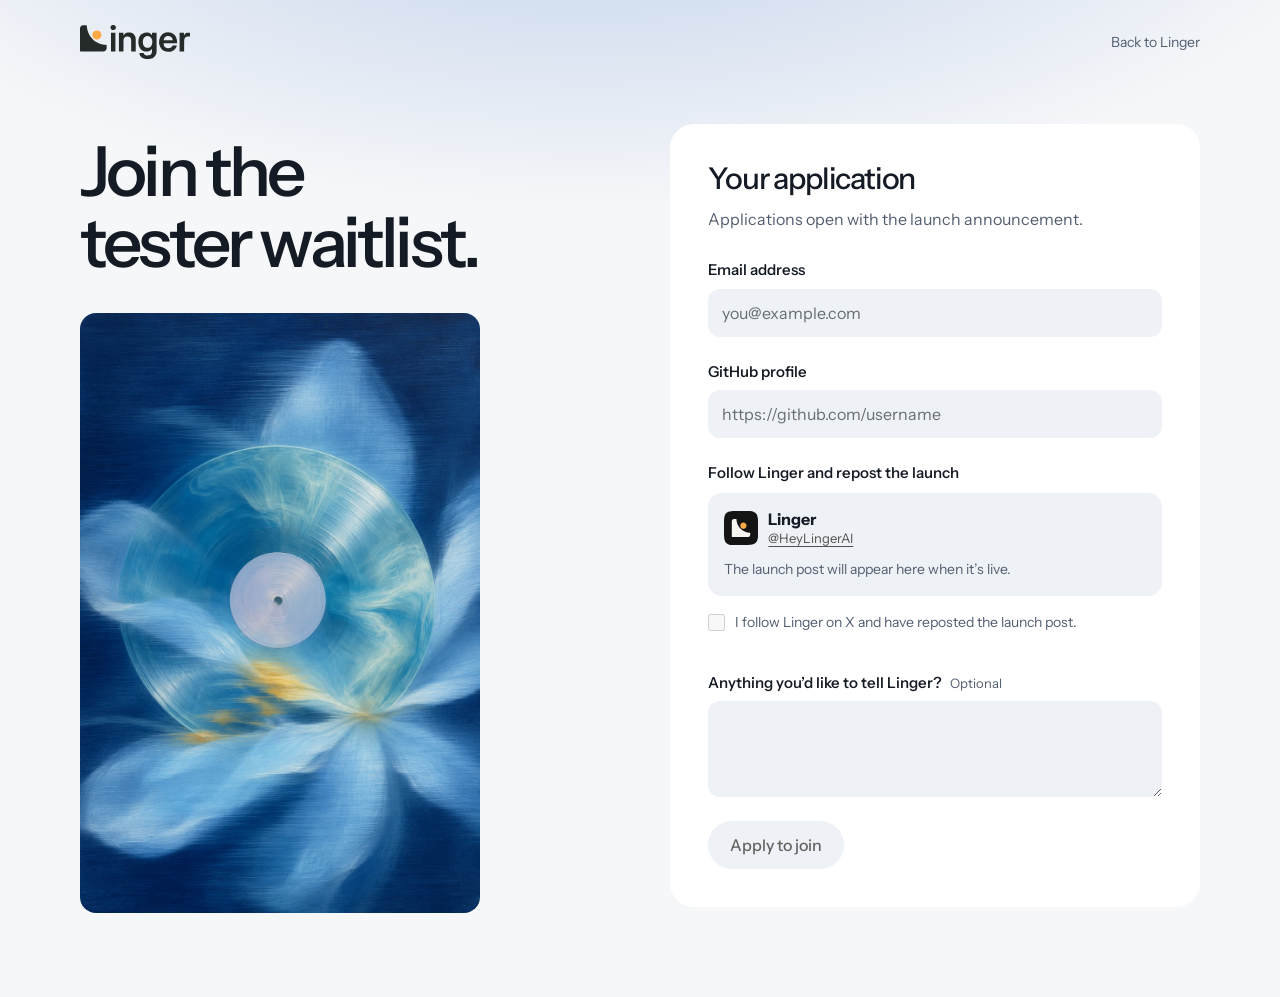
==== waitlist.html @ cd74ac24 "Fix navigation, demo focus and community links after cross-browser review" ====
<!doctype html>
<html lang="en">
<head>
  <meta charset="utf-8">
  <meta name="viewport" content="width=device-width, initial-scale=1">
  <meta name="theme-color" content="#ffffff">
  <title>Linger Tester Waitlist</title>
  <meta name="description" content="Apply to try Linger’s hosted personal agent workspace.">
  <link rel="icon" href="./media/linger-mark.svg" type="image/svg+xml">
  <link rel="preload" as="font" type="font/woff2" href="./fonts/instrument-sans-latin.woff2" crossorigin>
  <link rel="stylesheet" href="./typography.css?v=728f502668b2">
  <link rel="stylesheet" href="./review-theme.css?v=d945929e7c2b">
  <link rel="stylesheet" href="./waitlist.css?v=b30f18473860">
  <script defer src="./press-feedback.js?v=05a7fda0bf9a"></script>
  <script defer src="./waitlist-config.js?v=f1a83e27840a"></script>
  <script defer src="./waitlist.js?v=a4ee8f75b1c1"></script>
</head>
<body>
  <a class="skip-link" href="#application">Skip to application</a>
  <header class="waitlist-header section-shell">
    <a class="brand" href="./" aria-label="Linger home"><img src="./media/linger-wordmark-dark.svg" alt="Linger" width="1218" height="378"></a>
    <a class="home-link" href="./">Back to Linger</a>
  </header>
  <main class="waitlist-layout section-shell">
    <section class="waitlist-intro" aria-labelledby="waitlist-title">
      <h1 id="waitlist-title">Join the tester waitlist.</h1>
      <img class="waitlist-art" src="./media/waitlist-blue-record.webp" width="1024" height="1536" alt="">
    </section>
    <section class="application" id="application" aria-labelledby="application-title" tabindex="-1">
      <h2 id="application-title">Your application</h2>
      <p id="availability" class="availability" role="status">Applications open with the launch announcement.</p>
      <noscript><p>Enable JavaScript to use the application form.</p></noscript>
      <form id="waitlist-form">
        <label class="field" for="app-email">Email address<input id="app-email" name="email" type="email" placeholder="you@example.com" autocomplete="email" required maxlength="254"></label>
        <label class="field" for="app-github">GitHub profile<input id="app-github" name="github" type="url" placeholder="https://github.com/username" spellcheck="false" autocapitalize="none" autocomplete="url" required maxlength="150"></label>
        <fieldset class="launch-step">
          <legend>Follow Linger and repost the launch</legend>
          <div class="launch-card" id="launch-card">
            <div class="launch-card-head"><img src="./media/linger-mark.svg" width="34" height="34" alt=""><div><strong>Linger</strong><a href="https://x.com/HeyLingerAI" target="_blank" rel="noopener noreferrer">@HeyLingerAI</a></div></div>
            <p id="post-pending">The launch post will appear here when it’s live.</p>
          </div>
          <label class="attestation"><input id="app-social" name="socialConfirmed" type="checkbox" disabled required><span>I follow Linger on X and have reposted the launch post.</span></label>
        </fieldset>
        <label class="field" for="app-note">Anything you’d like to tell Linger? <span class="optional">Optional</span><textarea id="app-note" name="note" rows="3" maxlength="2000"></textarea></label>
        <p class="form-status" role="status" id="form-status"></p>
        <button class="apply-button" id="apply-button" type="submit" disabled>Apply to join</button>
      </form>
    </section>
  </main>
  <dialog class="application-dialog" aria-labelledby="result-title" aria-describedby="result-description">
    <h2 id="result-title"></h2>
    <p id="result-description"></p>
    <form method="dialog"><button class="apply-button" type="submit" autofocus>Done</button></form>
  </dialog>
</body>
</html>
---- typography.css ----
/* One family; three roles. Instrument Sans stays neutral while scale carries hierarchy. */
@font-face {
  font-family: 'Instrument Sans';
  src: url('./fonts/instrument-sans-latin.woff2') format('woff2');
  font-weight: 400 700;
  font-style: normal;
  font-display: swap;
}
@font-face {
  font-family: 'Switzer';
  src: url('./fonts/Switzer-Variable.woff2') format('woff2');
  font-weight: 100 900;
  font-style: normal;
  font-display: swap;
}
:root {
  --font-body: 'Instrument Sans', 'Helvetica Neue', Arial, sans-serif;
  --font-display: var(--font-body);
  --weight-display: 400;
  --weight-text: 400;
  --weight-ui: 500;
  font-family: var(--font-body);
  font-weight: var(--weight-text);
  font-kerning: normal;
}
body, button, input, select, textarea { font-family: var(--font-body); }
body { font-size: 16px; letter-spacing: 0; }

/* Display: uncondensed forms, measured tracking and room between lines. */
.hero h1 {
  font-family: var(--font-display);
  font-size: clamp(58px, 6vw, 84px);
  font-weight: var(--weight-display);
  letter-spacing: -.035em;
  line-height: 1.04;
  max-width: none;
}
.section-heading,
.product-story .section-heading,
.local-machine .section-heading,
.download-chapter .section-heading,
.faq-heading .section-heading,
.contact-chapter .section-heading {
  font-family: var(--font-display);
  font-weight: var(--weight-display);
  font-size: clamp(36px, 4vw, 54px);
  letter-spacing: -.035em;
  line-height: 1.12;
}
.overview-strip h2 { font-size: 32px; line-height: 1.15; letter-spacing: -.025em; font-weight: 400; }
.story-capability h3 { font-size: clamp(27px, 2.5vw, 34px); letter-spacing: -.025em; line-height: 1.18; font-weight: 400; }
.workspace-artifact h2, .machine-profile-copy h3, .dialog-heading h2 { font-size: 29px; line-height: 1.16; letter-spacing: -.025em; font-weight: 400; }
.team-plan>strong { font-size: 23px; line-height: 1.3; letter-spacing: -.015em; font-weight: 500; }
.team-flow__lead strong { font-weight: 500; letter-spacing: -.015em; }

/* Text: regular weight, open leading, sentence case where it helps reading. */
.hero-summary>p:first-child { font-size: 16px; line-height: 1.55; letter-spacing: 0; text-transform: none; max-width: 220px; }
.story-capability__copy>p, .machine-profile-copy p, .machine-details__body p,
.faq-answer p, .download-selfhost p { font-size: 16px; line-height: 1.65; font-weight: 400; letter-spacing: 0; }
.user-message, .agent-message p, .demo-result>p, .artifact-next p { font-size: 15px; line-height: 1.55; letter-spacing: 0; }
.artifact-main li { font-size: 13px; line-height: 1.55; }
.demo-task, .artifact-sources span, .agent-choice small { font-size: 12px; line-height: 1.5; }
.demo-input-shell input { font-family: var(--font-body); font-size: 16px; font-weight: 400; letter-spacing: 0; }
.info-note { font-size: 14px; line-height: 1.6; }

/* UI: medium weight, quiet labels, stable numerals and readable small sizes. */
.main-nav a { font-size: 12px; font-weight: 500; letter-spacing: .025em; }
.nav-download { font-size: 12px; font-weight: 500; letter-spacing: .015em; }
.btn, .text-link, .overview-play,
.product-story .text-link, .capability-story .text-link,
.download-chapter .text-link, .faq-chapter .text-link,
.contact-chapter .text-link, .landing-footer .text-link,
.machine-reveal, .machine-profiles button, .machine-details>summary,
.workspace-artifact .demo-handoff { font-weight: var(--weight-ui); letter-spacing: 0; }
.hero-actions>.text-link { font-size: 13px; }
.hero-platform strong { font-size: 18px; font-weight: 500; letter-spacing: -.01em; }
.hero-platform small { font-size: 12px; letter-spacing: 0; line-height: 1.4; }
.download-platform__top strong { font-size: 25px; font-weight: 500; letter-spacing: -.015em; }
.download-platform__hardware, .download-platform__action { font-size: 14px; line-height: 1.5; }
.workspace-caption__title, .conversation-header strong, .agent-choice span { font-size: 14px; font-weight: 500; }
.workspace-brand strong, .artifact-kicker, .artifact-next>span, .landing-footer__links h2 { font-size: 12px; font-weight: 500; letter-spacing: .045em; }
.demo-composer-panel .demo-scenarios button { font-size: 13px; font-weight: 400; line-height: 1.45; }
.demo-composer-panel .demo-scenarios [aria-selected=true] { font-weight: 500; }
.faq-questions summary { font-size: 18px; line-height: 1.45; font-weight: 500; letter-spacing: -.01em; }
.landing-footer__links a { font-size: 15px; line-height: 1.5; }
.machine-chip, .machine-ram, .machine-software__part strong { font-weight: 500; }
.runtime-options, .download-platform__hardware, .download-release { font-variant-numeric: tabular-nums; }

@media (max-width:1120px) and (min-width:761px) {
  .hero h1 { font-size: clamp(48px, 5.7vw, 64px); }
  .hero-platform { gap: 10px; padding-inline: 16px; }
  .hero-platform strong { font-size: 17px; }
  .hero-platform small { font-size: 12px; white-space: normal; }
  .workspace { gap: 18px; grid-template-columns: minmax(150px,.85fr) minmax(0,1.8fr) minmax(200px,1fr); }
  .workspace-artifact { padding-inline: 19px; }
  .workspace-artifact h2 { font-size: 27px; }
  .workspace-brand strong { font-size: 11px; }
}
@media (max-width:900px) and (min-width:761px) {
  .header-inner { gap: 16px; }
  .main-nav { gap: 17px; }
  .main-nav a { font-size: 11px; letter-spacing: .01em; }
  .workspace { grid-template-columns: 130px minmax(0,1.65fr) minmax(190px,1fr); gap: 14px; }
  .workspace-sidebar { padding-inline: 9px; }
  .workspace-brand { gap: 6px; }
  .agent-choice { gap: 7px; }
  .agent-choice span { font-size: 12px; }
  .agent-choice small { font-size: 11px; }
  .hero-summary>p:first-child { font-size: 14px; }
}
@media (max-width:760px) {
  .hero h1 { font-size: clamp(39px, 8.7vw, 64px); line-height: 1.06; letter-spacing: -.04em; }
  .hero-summary>p:first-child { font-size: 16px; line-height: 1.6; max-width: 320px; }
  .main-nav a { font-size: 16px; letter-spacing: .02em; }
  .nav-download { font-size: 11px; }
  .section-heading, .product-story .section-heading, .local-machine .section-heading,
  .download-chapter .section-heading, .faq-heading .section-heading, .contact-chapter .section-heading { font-size: clamp(32px, 6.9vw, 46px); letter-spacing: -.03em; line-height: 1.14; }
  .overview-strip h2 { font-size: 29px; }
  .story-capability h3 { font-size: 27px; }
  .workspace-artifact h2 { font-size: 29px; }
  .artifact-kicker { font-size: 11px; }
  .faq-questions summary { font-size: 17px; }
  .team-flow__members strong { font-size: 14px; }
  .team-plan>strong { font-size: 21px; }
}
@media (max-width:380px) {
  .hero h1 { font-size: 35px; letter-spacing: -.045em; }
  .hero-summary>p:first-child { font-size: 15px; }
  .workspace-artifact h2 { font-size: 26px; }
  .story-capability h3 { font-size: 25px; }
  .hero-platform strong { font-size: 17px; }
  .hero-platform small { font-size: 12px; }
  .nav-download { font-size: 10px; padding-inline: 12px; }
  .machine-profiles button { font-size: 14px; padding-inline: 13px; }
  .landing-footer__links a { font-size: 14px; }
}
---- review-theme.css ----
/* November review: neutral surfaces; music is a signature, not the layout. */
/* Blue daylight, neutral paper and a single high-contrast action color. */
:root {
  --paper:#fff;
  --canvas:#f6f7f9;
  --surface:#eef1f5;
  --ink:#151b24;
  --muted:#525e70;
  --accent:#abc8f4;
  --accent-hover:#94b7ed;
  --accent-soft:#e6eefc;
  --accent-ink:#284f88;
  --action:#97c2ec;
  --action-hover:#82b4e4;
  --sand:#e2e7ee;
  --sand-soft:var(--surface);
  --sand-ink:#485569;
  --focus:#315c9c;
  --line:#dce2e9;
  --page-width:1120px;
  --font-display:var(--font-body);
  --section-title:clamp(30px,3.2vw,44px);
  color-scheme:light;
  scroll-behavior:smooth;
  scroll-padding-top:92px;
}
*,*::before,*::after{box-sizing:border-box}
body{margin:0;background:var(--canvas);color:var(--ink);font-family:var(--font-body);font-size:16px;line-height:1.5;-webkit-font-smoothing:antialiased;overflow-x:clip}
body:has(dialog[open]){overflow:hidden}
button,input,select,textarea{font:inherit;color:inherit}
button,a{-webkit-tap-highlight-color:transparent;touch-action:manipulation}
button{cursor:pointer}button:disabled{cursor:default}
a{color:inherit;text-decoration:none}
button{letter-spacing:0}
img,video{display:block;max-width:100%;height:auto}
svg{display:block;flex-shrink:0}
[hidden]{display:none!important}
h1,h2,h3,h4,p{margin:0}
h1,h2,h3,h4{font-weight:500;text-wrap:balance}
/* Charcoal selection echoes the vinyl; sky remains a light content and dot accent. */
:root{--selected-bg:var(--ink);--selected-ink:#fff;--selected-hover:#313b48;--selected-tint:#dce7f7;--control-hover:#e9edf3}
::selection{background:var(--accent);color:var(--ink)}
:focus-visible{outline:2px solid var(--focus);outline-offset:5px}
.sr-only{position:absolute;width:1px;height:1px;padding:0;margin:-1px;overflow:hidden;clip:rect(0,0,0,0);white-space:nowrap;border:0}
:root{--section-gap:clamp(44px,6vw,76px)}
main > .section-shell + .section-shell{margin-block-start:var(--section-gap)}
main > .review-hero + .section-shell{margin-block-start:12px}
.section-shell{width:min(var(--page-width),calc(100% - 64px));margin-inline:auto}
.icon{width:20px;height:20px;fill:none;stroke:currentColor;stroke-width:1.7;stroke-linecap:round;stroke-linejoin:round}
.skip-link{position:fixed;left:20px;top:12px;z-index:1000;background:var(--ink);color:white;padding:12px 18px;border-radius:30px;transform:translateY(-150%)}
.skip-link:focus{transform:none}
:root{--header-height:80px}
.site-header{position:sticky;top:0;z-index:30;background:var(--canvas)}
.site-header.at-page-top{background:transparent}
@supports ((backdrop-filter:blur(1px)) or (-webkit-backdrop-filter:blur(1px))) {
  .site-header:not(.at-page-top) {
    background:rgb(246 247 249 / 80%);
    -webkit-backdrop-filter:blur(14px);
    backdrop-filter:blur(14px);
  }
}
@media (prefers-reduced-transparency:reduce), (forced-colors:active) {
  .site-header:not(.at-page-top) {
    background:var(--canvas);
    -webkit-backdrop-filter:none;
    backdrop-filter:none;
  }
}
.header-inner{height:var(--header-height);display:grid;grid-template-columns:minmax(0,1fr) auto minmax(0,1fr);align-items:center;gap:32px;position:relative}
.brand{display:flex;align-items:center;min-height:44px;flex-shrink:0;width:110px}
.brand img{width:100%;height:auto}
.main-nav{display:flex;align-items:center;justify-content:center;gap:30px;justify-self:center}
.main-nav a{font-size:14px;font-weight:500;letter-spacing:0;padding-block:12px;color:var(--muted);transition:color .18s ease}
.main-nav a:hover{color:var(--ink)}
.header-github{justify-self:end;flex-shrink:0}
.menu-trigger{display:none}
.btn{min-height:48px;display:inline-flex;align-items:center;justify-content:center;gap:22px;border:0;border-radius:999px;padding:12px 24px;font-size:15px;font-weight:500;line-height:1.35;transition:background .2s ease,transform .2s ease,color .2s ease}
.btn-primary{background:var(--accent);color:var(--ink)}.btn-primary:hover{background:var(--accent-hover);transform:translateY(-2px)}
.btn-secondary{background:var(--sand);color:var(--ink)}.btn-secondary:hover{background:#c9c3b5;transform:translateY(-2px)}
/* A short wash inside the capsule acknowledges a press from mouse, touch or keyboard. */
:is(.btn,.review-button,.apply-button) { position:relative; }
:is(.btn,.review-button,.apply-button)::after {
  content:"";
  position:absolute;
  inset:0;
  border-radius:inherit;
  background:currentColor;
  pointer-events:none;
  opacity:0;
}
:is(.btn,.review-button,.apply-button):not(:disabled):is(:active,[data-touch-pressed])::after { opacity:.10; }
@media (prefers-reduced-motion:no-preference) and (forced-colors:none) {
  :is(.btn,.review-button,.apply-button)::after {
    transform:scale(.9,.92);
    transition:opacity 140ms ease-out,transform 140ms cubic-bezier(.2,.7,.3,1);
  }
  :is(.btn,.review-button,.apply-button):not(:disabled):is(:active,[data-touch-pressed])::after {
    transform:scale(1);
    transition-duration:65ms,110ms;
  }
}
.text-link{display:inline-flex;align-items:center;gap:10px;font-size:15px;font-weight:500;color:var(--ink)}
.text-link:hover .icon{transform:translateX(3px)}.text-link .icon{transition:transform .2s ease}
.section-heading{font-size:clamp(32px,3.6vw,46px);font-weight:500;letter-spacing:-.045em;line-height:1.1}
/* Keep the original landing composition independent of the product-section grid. */
.review-hero {
  --font-body:'Switzer','Helvetica Neue',Arial,sans-serif;
  --ink:#1f1f1f;
  position:relative;
  isolation:isolate;
  display:grid;
  place-items:center;
  width:100%;
  min-height:472px;
  padding:64px 0;
  font-family:var(--font-body);
  color:var(--ink);
  text-align:center;
}
.hero-copy { width:min(800px,calc(100% - 64px)); min-width:0; margin-inline:auto; }
.review-hero h1 { margin:0; font-size:clamp(42px,4.6vw,66px); font-weight:500; line-height:1.08; letter-spacing:-.05em; }
.review-hero h1 span { display:block; }
.hero-phrase { position:relative; display:inline-block; font-style:normal; white-space:nowrap; }
.hero-wave { position:absolute; left:0; bottom:-14px; width:100%; height:24px; overflow:visible; pointer-events:none; }
.hero-wave path { fill:none; stroke:var(--action); stroke-width:3.8; stroke-linecap:round; stroke-linejoin:round; stroke-dasharray:0 .026; vector-effect:non-scaling-stroke; }
.hero-copy > p { max-width:520px; margin:28px auto 0; color:#62676d; font-size:17px; line-height:1.65; text-wrap:pretty; }
.review-hero__actions { display:flex; justify-content:center; align-items:center; margin-top:28px; }
@media(min-width:1600px) {
  .review-hero { min-height:516px; padding-block:76px; }
}
@media(min-width:761px) and (max-width:1000px) {
  .review-hero { min-height:416px; padding-block:52px; }
  .review-hero h1 { font-size:clamp(36px,4.6vw,46px); }
  .hero-copy > p { max-width:440px; font-size:16px; }
}
.main-nav a { text-underline-offset:6px; }
.main-nav a:is(:hover,:focus-visible) { color:var(--ink); text-decoration:underline; }
@media(hover:hover){
 .btn-primary:hover,.btn-secondary:hover{transform:none}
 .btn .icon{transition:transform 200ms ease}
 .btn-primary:hover .icon{transform:translateX(3px)}
 .btn-secondary:hover .icon{transform:translateY(3px)}
}
.context-info{position:relative}.context-info>summary{list-style:none;display:grid;place-items:center;cursor:pointer;width:34px;height:34px;border-radius:50%;color:var(--muted)}
.context-info>summary::-webkit-details-marker{display:none}.context-info>summary:hover{background:var(--surface)}
.context-info summary svg{width:20px;height:20px;fill:none;stroke:currentColor;stroke-width:1.5}.context-info .info-dot{fill:currentColor;stroke:none}
.info-note{position:absolute;z-index:20;top:calc(100% + 8px);right:0;width:min(300px,calc(100vw - 48px));background:#fff;box-shadow:0 12px 48px #17212d22;padding:18px 20px;border-radius:16px;font-size:13px;line-height:1.55;color:var(--muted)}
dialog{color:var(--ink);font-family:var(--font-body)}dialog::backdrop{background:#17191d55;backdrop-filter:blur(4px)}
@media(max-width:1000px){.header-inner{gap:20px}.main-nav{gap:20px}.main-nav a{font-size:13px}.brand{width:110px}}
@media(max-width:760px){
 :root{scroll-padding-top:86px}.section-shell{width:calc(100% - 40px)}
 .header-inner{display:flex;gap:18px}.brand{width:106px}.header-github{margin-left:auto}
 .main-nav{display:none;position:absolute;top:72px;left:0;right:0;margin:0;padding:18px;background:#fff;border-radius:20px;box-shadow:0 16px 50px #17212d1c;z-index:32}
 .main-nav{max-height:calc(100vh - 80px);max-height:calc(100dvh - 80px);overflow-y:auto;overscroll-behavior-y:contain}
 .main-nav.is-open{display:grid;gap:0}.main-nav a{font-size:16px;padding:13px 16px;border-radius:12px}.main-nav a:hover{background:var(--surface)}
 .menu-trigger{display:flex;width:44px;height:44px;padding:10px 7px;border:0;background:transparent;flex-direction:column;align-items:center;justify-content:center;gap:6px;border-radius:50%}
 .menu-trigger span{height:1.5px;width:21px;background:var(--ink);transition:transform .2s ease}.menu-trigger[aria-expanded=true] span:first-child{transform:translateY(3.75px) rotate(45deg)}.menu-trigger[aria-expanded=true] span:last-child{transform:translateY(-3.75px) rotate(-45deg)}
 .review-hero.section-shell{width:100%;min-height:0;padding:40px 0 44px}
 .hero-copy{width:calc(100% - 40px)}
 .review-hero h1{font-size:clamp(28px,7.4vw,48px);line-height:1.1}
 .hero-copy > p{max-width:440px;font-size:16px;line-height:1.6}
 .hero-wave{height:18px;bottom:-10px}
 .review-hero__actions{margin-top:26px}
 .btn{font-size:15px}.section-heading{font-size:36px}
}
@media(max-width:440px),(min-width:761px) and (max-width:850px){.header-github__prefix{display:none}}
@media(max-width:380px){.header-inner{gap:12px}.brand{width:94px}.review-hero h1{font-size:26px}.hero-copy > p{font-size:15px}}
@media(prefers-reduced-motion:reduce){:root{scroll-behavior:auto}*,*::before,*::after{animation-duration:.01ms!important;animation-iteration-count:1!important;transition-duration:.01ms!important;scroll-behavior:auto!important}}
@media(forced-colors:active){.btn,.main-nav,.menu-trigger{border:1px solid ButtonText}.header-github .icon{fill:none}}

/* A single field starts behind the navigation and fades down the hero. */
.review-hero { overflow:clip visible; }
.review-hero::after {
  content:"";
  position:absolute;
  z-index:-2;
  inset:calc(-1 * var(--header-height)) 0 0;
  background:linear-gradient(to bottom,white calc(100% - 24px),var(--canvas));
  pointer-events:none;
}
.review-hero::before {
  content:"";
  position:absolute;
  inset:calc(-1 * var(--header-height)) 0 7%;
  z-index:-1;
  pointer-events:none;
  background:
    radial-gradient(ellipse 57% 74% at -8% 29%, #edcfaa59, transparent),
    radial-gradient(ellipse 46% 42% at 24% -12%, #e9c8b33d, transparent),
    radial-gradient(ellipse 64% 63% at 77% -16%, #bfcde457, transparent),
    radial-gradient(ellipse 31% 82% at 107% 22%, #c5d9d34d, transparent),
    linear-gradient(110deg, #faf7f3, #f6f6f5 58%, #f4f6f8);
  mask-image:linear-gradient(to bottom, black, #000b 33%, #0003 66%, transparent 94%);
}
@media (max-width:760px) {
  .review-hero::before { opacity:.85; }
}
@media print, (forced-colors:active) {
  .review-hero::before,.review-hero::after { display:none; }
}
.on-device__copy p { max-width: 37ch; margin-top: 18px; color: var(--muted); line-height: 1.55; }
.review-newsletter .footer-waitlist { margin-top: 22px; }
.review-faq__list p a { text-decoration: underline; text-underline-offset: .18em; }
---- waitlist.css ----
body { background: radial-gradient(ellipse 65% 380px at 46% -160px, #bbcee9, transparent 98%), var(--canvas); }
.waitlist-header { height: 84px; display: flex; align-items: center; justify-content: space-between; }
.home-link { padding: 12px 0; color: var(--muted); font-size: 14px; }
.home-link:hover, .launch-card a:hover { color: var(--ink); text-decoration: underline; }
.waitlist-layout { display: grid; grid-template-columns: minmax(0, .92fr) minmax(0, 1fr); gap: clamp(48px, 8vw, 112px); align-items: start; padding-block: 40px 84px; }
.waitlist-intro { padding-top: 12px; }
.waitlist-intro h1 { max-width: 11ch; font-size: clamp(48px, 5.4vw,74px); font-weight: 540; letter-spacing: -.055em; line-height: 1.02; }
.waitlist-art {
  display: block;
  width: min(100%, 400px);
  height: auto;
  margin-top: clamp(20px,3vw,36px);
  border-radius: 16px;
}
.application { min-width:0; padding:clamp(20px,3vw,40px); border-radius:24px; background:var(--paper); }
.application h2, .application-dialog h2 { font-size: 30px; letter-spacing: -.04em; line-height: 1.1; }
.availability, .application-dialog p { color: var(--muted); margin-top: 12px; line-height: 1.5; }
#waitlist-form { display: grid; gap: 24px; margin-top: 28px; }
.field, .launch-step legend { font-size: 15px; font-weight: 550; }
.field input, .field textarea { display: block; width: 100%; margin-top: 7px; border-radius: 12px; background: var(--surface); border: 0; padding: 12px 14px; font-size: 16px; font-weight: 400; }
.field textarea { resize: vertical; min-height: 84px; }
.field input::placeholder { color: #686d70; }
.optional { margin-left: 5px; font-size: 13px; color: var(--muted); font-weight: 400; }
.launch-step { min-width: 0; border: 0; padding: 0; margin: 0; }
.launch-step legend { padding: 0; }
.launch-card { margin: 8px 0; padding: 16px; border-radius: 14px; background: var(--sand-soft); }
.launch-card-head { display: flex; align-items: center; gap: 10px; }
.launch-card-head strong, .launch-card-head a { display: block; line-height: 1.3; }
.launch-card-head a { font-size: 13px; color: #51534f; text-decoration: underline; text-underline-offset: 3px; }
.launch-card p { margin: 12px 0 0; font-size: 14px; color: var(--muted); }
.launch-link { display: inline-block; padding-block: 10px; color: var(--accent-ink); text-decoration: underline; text-underline-offset: 3px; }
.launch-card iframe { display: block; width: 100%; height: 260px; margin-top: 12px; background: white; border: 0; border-radius: 10px; }
.attestation { align-items: start; display: flex; gap: 10px; min-height: 44px; padding: 8px 0; font-size: 14px; }
.attestation input { flex: none; width: 17px; height: 17px; margin: 2px 0; accent-color: var(--ink); }
.attestation:has(input:disabled) { color: var(--muted); }
.apply-button { min-height: 48px; padding: 11px 22px; border-radius: 100px; background: var(--action); color: var(--ink); border: 0; font-weight: 500; justify-self: start; }
.apply-button:hover:enabled { background: var(--action-hover); }
.apply-button:disabled { background: var(--surface); color: #616561; }
.form-status { color: #803d29; font-size: 14px; }
.form-status:empty { display: none; }
.application-dialog { width: min(420px, calc(100% - 36px)); padding: 32px; border-radius: 20px; border: 0; color: var(--ink); }
.application-dialog::backdrop { background: #1f1f1f60; }
.application-dialog button { margin-top: 24px; }
@media (max-width: 720px) {
  .waitlist-header { height: 66px; }
  .waitlist-layout { display: block; padding: 12px 0 56px; }
  .waitlist-intro { display: grid; grid-template-columns: minmax(0,1fr) minmax(76px,28%); align-items: center; gap: 16px; padding: 12px 0 22px; }
  .waitlist-intro h1 { font-size: clamp(40px, 8vw, 58px); }
  .waitlist-art { width: 100%; max-width: 140px; margin: 0; justify-self:end; border-radius: 10px; }
  .application { padding:clamp(16px,5vw,30px); }
}
@media (forced-colors: active) { .apply-button, .field input, .field textarea { border: 1px solid ButtonText; } }
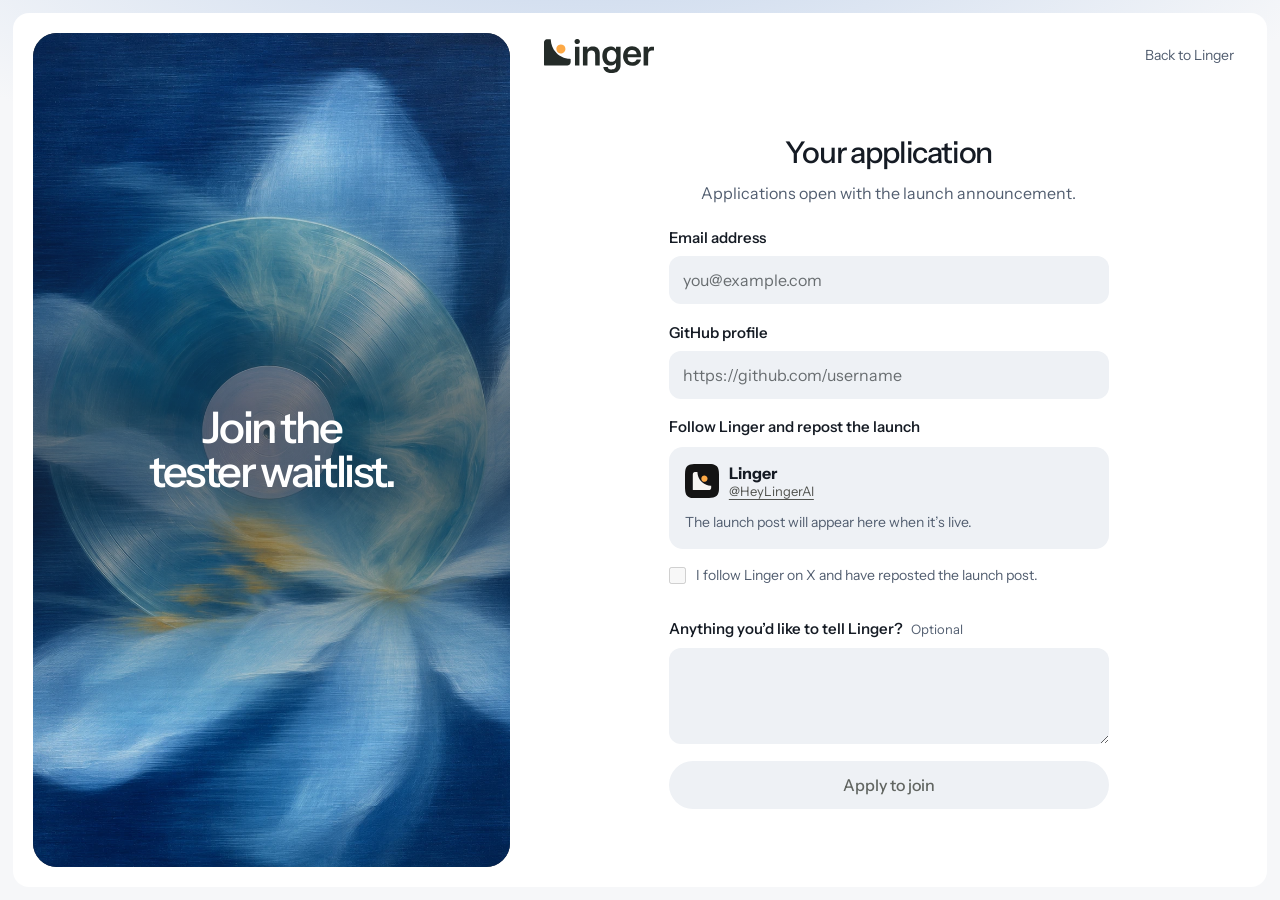
==== commit 835b226d: "Arrange the waitlist artwork and application in a split layout" ====
--- a/waitlist.html
+++ b/waitlist.html
@@ -9,19 +9,19 @@
   <link rel="icon" href="./media/linger-mark.svg" type="image/svg+xml">
   <link rel="preload" as="font" type="font/woff2" href="./fonts/instrument-sans-latin.woff2" crossorigin>
   <link rel="stylesheet" href="./typography.css?v=728f502668b2">
-  <link rel="stylesheet" href="./review-theme.css?v=d945929e7c2b">
-  <link rel="stylesheet" href="./waitlist.css?v=b30f18473860">
+  <link rel="stylesheet" href="./review-theme.css?v=5e63226b8c09">
+  <link rel="stylesheet" href="./waitlist.css?v=d825c9c8004a">
   <script defer src="./press-feedback.js?v=05a7fda0bf9a"></script>
   <script defer src="./waitlist-config.js?v=f1a83e27840a"></script>
   <script defer src="./waitlist.js?v=a4ee8f75b1c1"></script>
 </head>
 <body>
   <a class="skip-link" href="#application">Skip to application</a>
-  <header class="waitlist-header section-shell">
-    <a class="brand" href="./" aria-label="Linger home"><img src="./media/linger-wordmark-dark.svg" alt="Linger" width="1218" height="378"></a>
-    <a class="home-link" href="./">Back to Linger</a>
-  </header>
-  <main class="waitlist-layout section-shell">
+  <main class="waitlist-layout">
+    <nav class="waitlist-header" aria-label="Site navigation">
+      <a class="brand" href="./" aria-label="Linger home"><img src="./media/linger-wordmark-dark.svg" alt="Linger" width="1218" height="378"></a>
+      <a class="home-link" href="./">Back to Linger</a>
+    </nav>
     <section class="waitlist-intro" aria-labelledby="waitlist-title">
       <h1 id="waitlist-title">Join the tester waitlist.</h1>
       <img class="waitlist-art" src="./media/waitlist-blue-record.webp" width="1024" height="1536" alt="">
--- a/review-theme.css
+++ b/review-theme.css
@@ -10,8 +10,9 @@
   --accent-hover:#94b7ed;
   --accent-soft:#e6eefc;
   --accent-ink:#284f88;
-  --action:#97c2ec;
-  --action-hover:#82b4e4;
+  --sky:#97c2ec;
+  --action:#fda946;
+  --action-hover:#ef9b39;
   --sand:#e2e7ee;
   --sand-soft:var(--surface);
   --sand-ink:#485569;
@@ -75,7 +76,7 @@
 .header-github{justify-self:end;flex-shrink:0}
 .menu-trigger{display:none}
 .btn{min-height:48px;display:inline-flex;align-items:center;justify-content:center;gap:22px;border:0;border-radius:999px;padding:12px 24px;font-size:15px;font-weight:500;line-height:1.35;transition:background .2s ease,transform .2s ease,color .2s ease}
-.btn-primary{background:var(--accent);color:var(--ink)}.btn-primary:hover{background:var(--accent-hover);transform:translateY(-2px)}
+.btn-primary{background:var(--action);color:var(--ink)}.btn-primary:hover{background:var(--action-hover);transform:translateY(-2px)}
 .btn-secondary{background:var(--sand);color:var(--ink)}.btn-secondary:hover{background:#c9c3b5;transform:translateY(-2px)}
 /* A short wash inside the capsule acknowledges a press from mouse, touch or keyboard. */
 :is(.btn,.review-button,.apply-button) { position:relative; }
@@ -122,7 +123,7 @@
 .review-hero h1 span { display:block; }
 .hero-phrase { position:relative; display:inline-block; font-style:normal; white-space:nowrap; }
 .hero-wave { position:absolute; left:0; bottom:-14px; width:100%; height:24px; overflow:visible; pointer-events:none; }
-.hero-wave path { fill:none; stroke:var(--action); stroke-width:3.8; stroke-linecap:round; stroke-linejoin:round; stroke-dasharray:0 .026; vector-effect:non-scaling-stroke; }
+.hero-wave path { fill:none; stroke:var(--sky); stroke-width:3.8; stroke-linecap:round; stroke-linejoin:round; stroke-dasharray:0 .026; vector-effect:non-scaling-stroke; }
 .hero-copy > p { max-width:520px; margin:28px auto 0; color:#62676d; font-size:17px; line-height:1.65; text-wrap:pretty; }
 .review-hero__actions { display:flex; justify-content:center; align-items:center; margin-top:28px; }
 @media(min-width:1600px) {
--- a/waitlist.css
+++ b/waitlist.css
@@ -1,21 +1,77 @@
 body { background: radial-gradient(ellipse 65% 380px at 46% -160px, #bbcee9, transparent 98%), var(--canvas); }
-.waitlist-header { height: 84px; display: flex; align-items: center; justify-content: space-between; }
+.waitlist-layout {
+  --outer-gap: clamp(8px, 1vw, 16px);
+  --inner-gap: clamp(14px, 1.6vw, 24px);
+  display: grid;
+  grid-template-columns: minmax(0, 2fr) minmax(0, 3fr);
+  grid-template-rows: auto 1fr;
+  column-gap: var(--inner-gap);
+  margin: var(--outer-gap);
+  padding: var(--inner-gap);
+  min-height: calc(100svh - 2 * var(--outer-gap));
+  background: var(--paper);
+  border-radius: 16px;
+}
+.waitlist-header {
+  grid-area: 1 / 2;
+  display: flex;
+  align-items: center;
+  justify-content: space-between;
+  gap: 16px;
+  padding-inline: clamp(0px, 1vw, 16px);
+}
 .home-link { padding: 12px 0; color: var(--muted); font-size: 14px; }
 .home-link:hover, .launch-card a:hover { color: var(--ink); text-decoration: underline; }
-.waitlist-layout { display: grid; grid-template-columns: minmax(0, .92fr) minmax(0, 1fr); gap: clamp(48px, 8vw, 112px); align-items: start; padding-block: 40px 84px; }
-.waitlist-intro { padding-top: 12px; }
-.waitlist-intro h1 { max-width: 11ch; font-size: clamp(48px, 5.4vw,74px); font-weight: 540; letter-spacing: -.055em; line-height: 1.02; }
+.waitlist-intro {
+  grid-area: 1 / 1 / 3;
+  position: sticky;
+  top: var(--inner-gap);
+  align-self: start;
+  display: grid;
+  place-items: center;
+  height: calc(100svh - 2 * (var(--outer-gap) + var(--inner-gap)));
+  overflow: hidden;
+  isolation: isolate;
+  border-radius: 24px;
+  background: var(--ink);
+}
 .waitlist-art {
-  display: block;
-  width: min(100%, 400px);
-  height: auto;
-  margin-top: clamp(20px,3vw,36px);
-  border-radius: 16px;
+  position: absolute;
+  inset: 0;
+  z-index: -2;
+  width: 100%;
+  height: 100%;
+  object-fit: cover;
 }
-.application { min-width:0; padding:clamp(20px,3vw,40px); border-radius:24px; background:var(--paper); }
+.waitlist-intro::before {
+  content: "";
+  position: absolute;
+  inset: 0;
+  z-index: -1;
+  background: linear-gradient(180deg, transparent 15%, rgb(21 27 36 / 54%) 45%, rgb(21 27 36 / 54%) 55%, transparent 85%);
+}
+.waitlist-intro h1 {
+  max-width: 11ch;
+  margin: 20px;
+  color: white;
+  text-align: center;
+  font-size: clamp(34px, 3.4vw, 56px);
+  font-weight: 540;
+  letter-spacing: -.055em;
+  line-height: 1.02;
+}
+.application {
+  grid-area: 2 / 2;
+  place-self: center;
+  width: min(440px, calc(100% - 32px));
+  min-width: 0;
+  padding-block: clamp(16px, 2.5vh, 32px);
+}
+.application > h2, .availability { text-align: center; }
 .application h2, .application-dialog h2 { font-size: 30px; letter-spacing: -.04em; line-height: 1.1; }
 .availability, .application-dialog p { color: var(--muted); margin-top: 12px; line-height: 1.5; }
-#waitlist-form { display: grid; gap: 24px; margin-top: 28px; }
+#waitlist-form { display: grid; gap: clamp(14px, 1.9vh, 22px); margin-top: 22px; }
+#waitlist-form .apply-button { justify-self: stretch; }
 .field, .launch-step legend { font-size: 15px; font-weight: 550; }
 .field input, .field textarea { display: block; width: 100%; margin-top: 7px; border-radius: 12px; background: var(--surface); border: 0; padding: 12px 14px; font-size: 16px; font-weight: 400; }
 .field textarea { resize: vertical; min-height: 84px; }
@@ -41,12 +97,18 @@
 .application-dialog { width: min(420px, calc(100% - 36px)); padding: 32px; border-radius: 20px; border: 0; color: var(--ink); }
 .application-dialog::backdrop { background: #1f1f1f60; }
 .application-dialog button { margin-top: 24px; }
+@media (min-width: 721px) and (max-height: 820px) {
+  .application { padding-block: 10px; }
+  .availability { margin-top: 8px; }
+  #waitlist-form { gap: 12px; margin-top: 16px; }
+  .field textarea { height: 72px; min-height: 72px; }
+}
 @media (max-width: 720px) {
-  .waitlist-header { height: 66px; }
-  .waitlist-layout { display: block; padding: 12px 0 56px; }
-  .waitlist-intro { display: grid; grid-template-columns: minmax(0,1fr) minmax(76px,28%); align-items: center; gap: 16px; padding: 12px 0 22px; }
-  .waitlist-intro h1 { font-size: clamp(40px, 8vw, 58px); }
-  .waitlist-art { width: 100%; max-width: 140px; margin: 0; justify-self:end; border-radius: 10px; }
-  .application { padding:clamp(16px,5vw,30px); }
+  .waitlist-layout { grid-template-columns: minmax(0, 1fr); grid-template-rows: auto auto 1fr; row-gap: 16px; }
+  .waitlist-header, .waitlist-intro, .application { grid-area: auto; }
+  .waitlist-header { padding: 0; }
+  .waitlist-intro { position: relative; top: auto; height: clamp(156px, 40vw, 230px); border-radius: 16px; }
+  .waitlist-art { object-position: center 47%; }
+  .application { width: min(100%, 440px); padding-block: 12px 24px; }
 }
 @media (forced-colors: active) { .apply-button, .field input, .field textarea { border: 1px solid ButtonText; } }
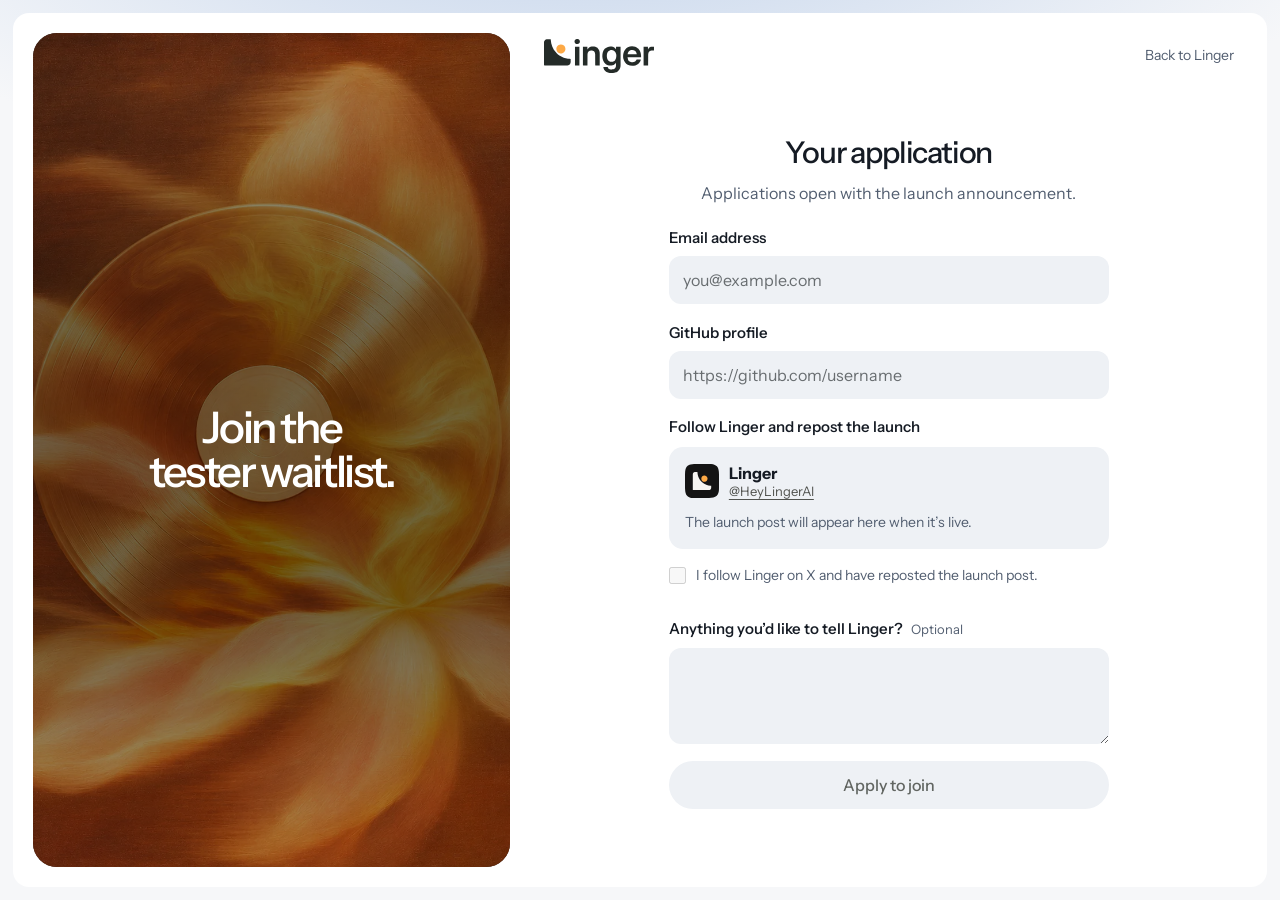
==== commit 7080ebce: "Use gold record artwork behind the white waitlist title" ====
--- a/waitlist.html
+++ b/waitlist.html
@@ -10,7 +10,7 @@
   <link rel="preload" as="font" type="font/woff2" href="./fonts/instrument-sans-latin.woff2" crossorigin>
   <link rel="stylesheet" href="./typography.css?v=728f502668b2">
   <link rel="stylesheet" href="./review-theme.css?v=5e63226b8c09">
-  <link rel="stylesheet" href="./waitlist.css?v=d825c9c8004a">
+  <link rel="stylesheet" href="./waitlist.css?v=92f4b816dbd1">
   <script defer src="./press-feedback.js?v=05a7fda0bf9a"></script>
   <script defer src="./waitlist-config.js?v=f1a83e27840a"></script>
   <script defer src="./waitlist.js?v=a4ee8f75b1c1"></script>
@@ -24,7 +24,7 @@
     </nav>
     <section class="waitlist-intro" aria-labelledby="waitlist-title">
       <h1 id="waitlist-title">Join the tester waitlist.</h1>
-      <img class="waitlist-art" src="./media/waitlist-blue-record.webp" width="1024" height="1536" alt="">
+      <img class="waitlist-art" src="./media/waitlist-gold-record.webp" width="1086" height="1448" alt="">
     </section>
     <section class="application" id="application" aria-labelledby="application-title" tabindex="-1">
       <h2 id="application-title">Your application</h2>
--- a/waitlist.css
+++ b/waitlist.css
@@ -48,7 +48,7 @@
   position: absolute;
   inset: 0;
   z-index: -1;
-  background: linear-gradient(180deg, transparent 15%, rgb(21 27 36 / 54%) 45%, rgb(21 27 36 / 54%) 55%, transparent 85%);
+  background: linear-gradient(180deg, rgb(0 0 0 / 30%), rgb(0 0 0 / 57%) 32%, rgb(0 0 0 / 57%) 68%, rgb(0 0 0 / 30%));
 }
 .waitlist-intro h1 {
   max-width: 11ch;
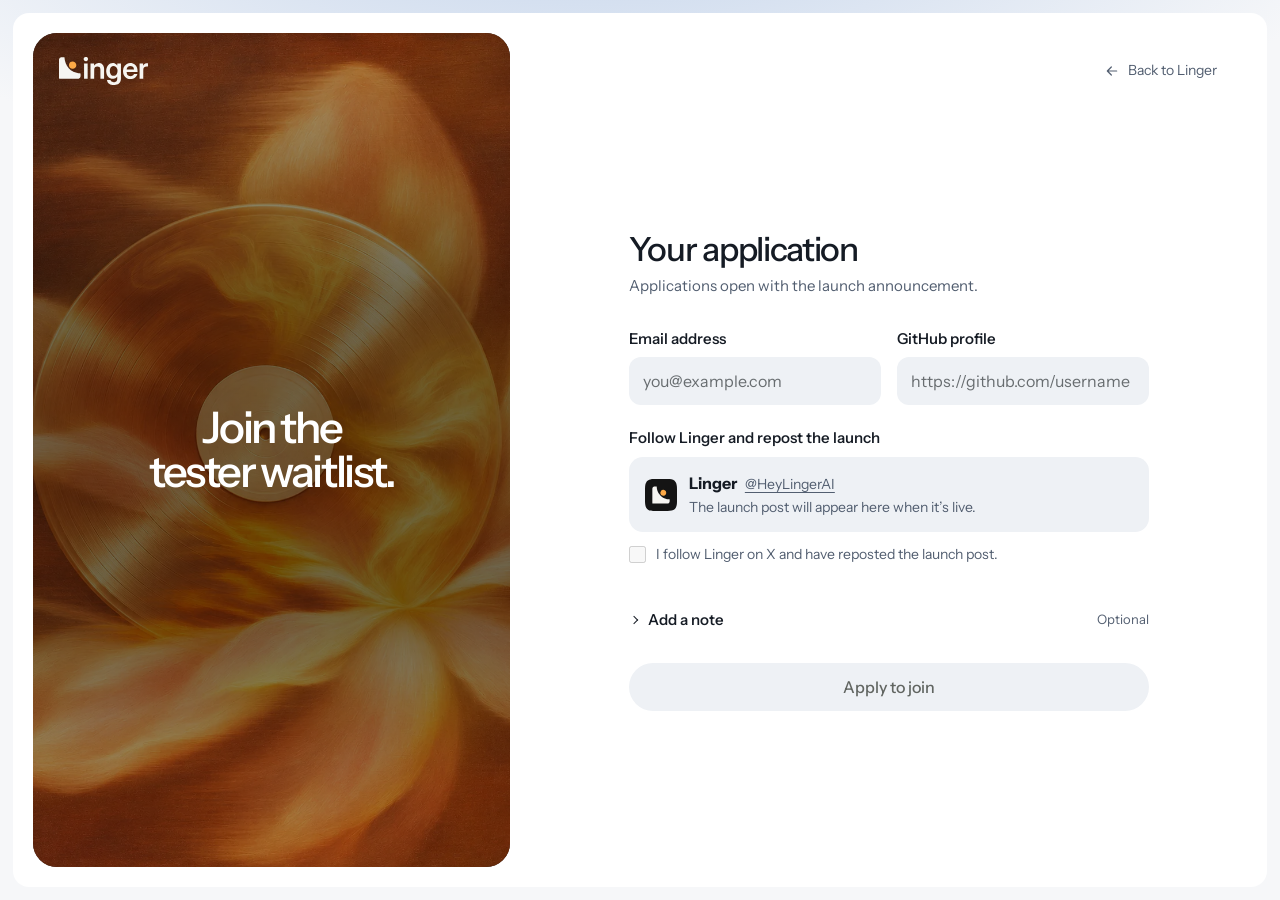
==== commit 0172a646: "Keep the waitlist in view and simplify the application layout" ====
--- a/waitlist.html
+++ b/waitlist.html
@@ -10,41 +10,49 @@
   <link rel="preload" as="font" type="font/woff2" href="./fonts/instrument-sans-latin.woff2" crossorigin>
   <link rel="stylesheet" href="./typography.css?v=728f502668b2">
   <link rel="stylesheet" href="./review-theme.css?v=5e63226b8c09">
-  <link rel="stylesheet" href="./waitlist.css?v=92f4b816dbd1">
+  <link rel="stylesheet" href="./waitlist.css?v=c1487aa24fd6">
   <script defer src="./press-feedback.js?v=05a7fda0bf9a"></script>
   <script defer src="./waitlist-config.js?v=f1a83e27840a"></script>
-  <script defer src="./waitlist.js?v=a4ee8f75b1c1"></script>
+  <script defer src="./waitlist.js?v=685e42cb45c8"></script>
 </head>
 <body>
   <a class="skip-link" href="#application">Skip to application</a>
   <main class="waitlist-layout">
     <nav class="waitlist-header" aria-label="Site navigation">
-      <a class="brand" href="./" aria-label="Linger home"><img src="./media/linger-wordmark-dark.svg" alt="Linger" width="1218" height="378"></a>
-      <a class="home-link" href="./">Back to Linger</a>
+      <a class="brand" href="./" aria-label="Linger home"><img src="./media/linger-wordmark.svg" alt="Linger" width="1218" height="378"></a>
+      <a class="home-link" href="./"><svg width="16" height="16" viewBox="0 0 24 24" aria-hidden="true"><path d="M19 12H5m6-6-6 6 6 6" fill="none" stroke="currentColor" stroke-width="1.8" stroke-linecap="round" stroke-linejoin="round"/></svg>Back to Linger</a>
     </nav>
     <section class="waitlist-intro" aria-labelledby="waitlist-title">
       <h1 id="waitlist-title">Join the tester waitlist.</h1>
       <img class="waitlist-art" src="./media/waitlist-gold-record.webp" width="1086" height="1448" alt="">
     </section>
     <section class="application" id="application" aria-labelledby="application-title" tabindex="-1">
-      <h2 id="application-title">Your application</h2>
-      <p id="availability" class="availability" role="status">Applications open with the launch announcement.</p>
-      <noscript><p>Enable JavaScript to use the application form.</p></noscript>
-      <form id="waitlist-form">
-        <label class="field" for="app-email">Email address<input id="app-email" name="email" type="email" placeholder="you@example.com" autocomplete="email" required maxlength="254"></label>
-        <label class="field" for="app-github">GitHub profile<input id="app-github" name="github" type="url" placeholder="https://github.com/username" spellcheck="false" autocapitalize="none" autocomplete="url" required maxlength="150"></label>
-        <fieldset class="launch-step">
-          <legend>Follow Linger and repost the launch</legend>
-          <div class="launch-card" id="launch-card">
-            <div class="launch-card-head"><img src="./media/linger-mark.svg" width="34" height="34" alt=""><div><strong>Linger</strong><a href="https://x.com/HeyLingerAI" target="_blank" rel="noopener noreferrer">@HeyLingerAI</a></div></div>
-            <p id="post-pending">The launch post will appear here when it’s live.</p>
+      <div class="application-content">
+        <h2 id="application-title">Your application</h2>
+        <p id="availability" class="availability" role="status">Applications open with the launch announcement.</p>
+        <noscript><p>Enable JavaScript to use the application form.</p></noscript>
+        <form id="waitlist-form">
+          <div class="contact-fields">
+            <label class="field" for="app-email">Email address<input id="app-email" name="email" type="email" placeholder="you@example.com" autocomplete="email" required maxlength="254"></label>
+            <label class="field" for="app-github">GitHub profile<input id="app-github" name="github" type="url" placeholder="https://github.com/username" spellcheck="false" autocapitalize="none" autocomplete="url" required maxlength="150"></label>
           </div>
-          <label class="attestation"><input id="app-social" name="socialConfirmed" type="checkbox" disabled required><span>I follow Linger on X and have reposted the launch post.</span></label>
-        </fieldset>
-        <label class="field" for="app-note">Anything you’d like to tell Linger? <span class="optional">Optional</span><textarea id="app-note" name="note" rows="3" maxlength="2000"></textarea></label>
-        <p class="form-status" role="status" id="form-status"></p>
-        <button class="apply-button" id="apply-button" type="submit" disabled>Apply to join</button>
-      </form>
+          <fieldset class="launch-step">
+            <legend>Follow Linger and repost the launch</legend>
+            <div class="launch-card" id="launch-card">
+              <img class="launch-avatar" src="./media/linger-mark.svg" width="32" height="32" alt="">
+              <div class="launch-account"><strong>Linger</strong><a href="https://x.com/HeyLingerAI" target="_blank" rel="noopener noreferrer">@HeyLingerAI</a></div>
+              <p id="post-pending">The launch post will appear here when it’s live.</p>
+            </div>
+            <label class="attestation"><input id="app-social" name="socialConfirmed" type="checkbox" disabled required><span>I follow Linger on X and have reposted the launch post.</span></label>
+          </fieldset>
+          <details class="application-note">
+            <summary>Add a note <span class="optional">Optional</span></summary>
+            <label class="field" for="app-note"><span class="sr-only">Anything you’d like to tell Linger?</span><textarea id="app-note" name="note" rows="2" maxlength="2000"></textarea></label>
+          </details>
+          <p class="form-status" role="status" id="form-status"></p>
+          <button class="apply-button" id="apply-button" type="submit" disabled>Apply to join</button>
+        </form>
+      </div>
     </section>
   </main>
   <dialog class="application-dialog" aria-labelledby="result-title" aria-describedby="result-description">
--- a/waitlist.css
+++ b/waitlist.css
@@ -1,35 +1,42 @@
-body { background: radial-gradient(ellipse 65% 380px at 46% -160px, #bbcee9, transparent 98%), var(--canvas); }
+body {
+  --outer-gap: clamp(8px, 1vw, 16px);
+  padding: var(--outer-gap);
+  background: radial-gradient(ellipse 65% 380px at 46% -160px, #bbcee9, transparent 98%), var(--canvas);
+}
 .waitlist-layout {
-  --outer-gap: clamp(8px, 1vw, 16px);
   --inner-gap: clamp(14px, 1.6vw, 24px);
   display: grid;
   grid-template-columns: minmax(0, 2fr) minmax(0, 3fr);
-  grid-template-rows: auto 1fr;
+  grid-template-rows: auto minmax(0, 1fr);
   column-gap: var(--inner-gap);
-  margin: var(--outer-gap);
   padding: var(--inner-gap);
-  min-height: calc(100svh - 2 * var(--outer-gap));
+  height: calc(100vh - 2 * var(--outer-gap));
+  height: calc(100dvh - 2 * var(--outer-gap));
   background: var(--paper);
   border-radius: 16px;
 }
 .waitlist-header {
-  grid-area: 1 / 2;
+  grid-area: 1 / 1 / 2 / -1;
+  z-index: 1;
+  align-self: start;
   display: flex;
   align-items: center;
   justify-content: space-between;
   gap: 16px;
-  padding-inline: clamp(0px, 1vw, 16px);
+  padding: clamp(8px, 1.2vw, 18px) clamp(16px, 2vw, 32px) 0;
+  pointer-events: none;
 }
-.home-link { padding: 12px 0; color: var(--muted); font-size: 14px; }
+.waitlist-header a { pointer-events: auto; }
+.waitlist-header .brand { width: clamp(80px, 7vw, 104px); }
+.waitlist-header .brand:focus-visible { outline-color: white; }
+.home-link { display: inline-flex; align-items: center; gap: 8px; min-height: 44px; padding-inline: 4px; color: var(--muted); font-size: 14px; }
 .home-link:hover, .launch-card a:hover { color: var(--ink); text-decoration: underline; }
 .waitlist-intro {
   grid-area: 1 / 1 / 3;
-  position: sticky;
-  top: var(--inner-gap);
-  align-self: start;
+  position: relative;
   display: grid;
   place-items: center;
-  height: calc(100svh - 2 * (var(--outer-gap) + var(--inner-gap)));
+  min-height: 0;
   overflow: hidden;
   isolation: isolate;
   border-radius: 24px;
@@ -48,7 +55,7 @@
   position: absolute;
   inset: 0;
   z-index: -1;
-  background: linear-gradient(180deg, rgb(0 0 0 / 30%), rgb(0 0 0 / 57%) 32%, rgb(0 0 0 / 57%) 68%, rgb(0 0 0 / 30%));
+  background: linear-gradient(180deg, rgb(0 0 0 / var(--art-top-shade, 30%)), rgb(0 0 0 / 57%) 32%, rgb(0 0 0 / 57%) 68%, rgb(0 0 0 / 30%));
 }
 .waitlist-intro h1 {
   max-width: 11ch;
@@ -62,31 +69,51 @@
 }
 .application {
   grid-area: 2 / 2;
-  place-self: center;
-  width: min(440px, calc(100% - 32px));
+  display: flex;
+  flex-direction: column;
   min-width: 0;
-  padding-block: clamp(16px, 2.5vh, 32px);
+  min-height: 0;
+  overflow-y: auto;
+  padding: 10px clamp(16px, 2.6vw, 48px) clamp(16px, 3vh, 32px);
+  scroll-padding-block: 16px;
 }
-.application > h2, .availability { text-align: center; }
+.application-content { flex: none; width: min(100%, 520px); margin: auto; }
 .application h2, .application-dialog h2 { font-size: 30px; letter-spacing: -.04em; line-height: 1.1; }
-.availability, .application-dialog p { color: var(--muted); margin-top: 12px; line-height: 1.5; }
-#waitlist-form { display: grid; gap: clamp(14px, 1.9vh, 22px); margin-top: 22px; }
+.application h2 { font-size: clamp(30px, 2.6vw, 38px); }
+.availability, .application-dialog p { color: var(--muted); margin-top: 8px; line-height: 1.5; }
+.availability { font-size: 15px; }
+#waitlist-form { display: grid; gap: clamp(14px, 2.4vh, 24px); margin-top: clamp(18px, 3.3vh, 32px); }
 #waitlist-form .apply-button { justify-self: stretch; }
+.contact-fields { display: grid; grid-template-columns: repeat(auto-fit, minmax(min(100%, 15rem), 1fr)); gap: 14px 16px; }
+.field { min-width: 0; }
 .field, .launch-step legend { font-size: 15px; font-weight: 550; }
 .field input, .field textarea { display: block; width: 100%; margin-top: 7px; border-radius: 12px; background: var(--surface); border: 0; padding: 12px 14px; font-size: 16px; font-weight: 400; }
-.field textarea { resize: vertical; min-height: 84px; }
+.field textarea { resize: vertical; min-height: 64px; }
 .field input::placeholder { color: #686d70; }
-.optional { margin-left: 5px; font-size: 13px; color: var(--muted); font-weight: 400; }
+.application-note summary {
+  display: flex; align-items: center; gap: 9px; min-height: 44px; cursor: pointer;
+  font-size: 15px; font-weight: 550; list-style: none;
+}
+.application-note summary::-webkit-details-marker { display: none; }
+.application-note summary::before {
+  content: ""; width: 6px; height: 6px; flex: none; margin-inline: 2px;
+  border: solid currentColor; border-width: 0 1.5px 1.5px 0; transform: rotate(-45deg);
+}
+.application-note[open] summary::before { transform: rotate(45deg); }
+.optional { margin-left: auto; font-size: 13px; color: var(--muted); font-weight: 400; }
+.application-note textarea { margin-top: 0; }
 .launch-step { min-width: 0; border: 0; padding: 0; margin: 0; }
 .launch-step legend { padding: 0; }
-.launch-card { margin: 8px 0; padding: 16px; border-radius: 14px; background: var(--sand-soft); }
-.launch-card-head { display: flex; align-items: center; gap: 10px; }
-.launch-card-head strong, .launch-card-head a { display: block; line-height: 1.3; }
-.launch-card-head a { font-size: 13px; color: #51534f; text-decoration: underline; text-underline-offset: 3px; }
-.launch-card p { margin: 12px 0 0; font-size: 14px; color: var(--muted); }
-.launch-link { display: inline-block; padding-block: 10px; color: var(--accent-ink); text-decoration: underline; text-underline-offset: 3px; }
+.launch-card { display: grid; grid-template-columns: auto minmax(0, 1fr); gap: 2px 12px; margin-top: 8px; padding: 14px 16px; border-radius: 14px; background: var(--sand-soft); }
+.launch-avatar { grid-area: 1 / 1 / 3; align-self: center; }
+.launch-account { grid-column: 2; display: flex; align-items: baseline; flex-wrap: wrap; gap: 2px 8px; }
+.launch-account a { font-size: 14px; color: var(--muted); text-decoration: underline; text-underline-offset: 3px; }
+.launch-card p { grid-column: 2; font-size: 14px; color: var(--muted); }
+.launch-link { grid-column: 2; justify-self: start; color: var(--accent-ink); text-decoration: underline; text-underline-offset: 3px; }
+.launch-preview { grid-column: 1 / -1; margin-top: 6px; }
+.launch-preview summary { width: fit-content; cursor: pointer; font-size: 14px; color: var(--muted); padding-block: 5px; }
 .launch-card iframe { display: block; width: 100%; height: 260px; margin-top: 12px; background: white; border: 0; border-radius: 10px; }
-.attestation { align-items: start; display: flex; gap: 10px; min-height: 44px; padding: 8px 0; font-size: 14px; }
+.attestation { align-items: start; display: flex; gap: 10px; min-height: 44px; padding: 12px 0 6px; font-size: 14px; }
 .attestation input { flex: none; width: 17px; height: 17px; margin: 2px 0; accent-color: var(--ink); }
 .attestation:has(input:disabled) { color: var(--muted); }
 .apply-button { min-height: 48px; padding: 11px 22px; border-radius: 100px; background: var(--action); color: var(--ink); border: 0; font-weight: 500; justify-self: start; }
@@ -97,18 +124,24 @@
 .application-dialog { width: min(420px, calc(100% - 36px)); padding: 32px; border-radius: 20px; border: 0; color: var(--ink); }
 .application-dialog::backdrop { background: #1f1f1f60; }
 .application-dialog button { margin-top: 24px; }
-@media (min-width: 721px) and (max-height: 820px) {
-  .application { padding-block: 10px; }
-  .availability { margin-top: 8px; }
+@media (min-width: 721px) and (max-height: 700px) {
+  body { --outer-gap: 8px; }
+  .waitlist-layout { --inner-gap: 12px; }
+  .waitlist-header { padding-block-start: 6px; }
+  .application { padding-block: 8px; }
   #waitlist-form { gap: 12px; margin-top: 16px; }
-  .field textarea { height: 72px; min-height: 72px; }
+  .field textarea { height: 64px; }
 }
 @media (max-width: 720px) {
-  .waitlist-layout { grid-template-columns: minmax(0, 1fr); grid-template-rows: auto auto 1fr; row-gap: 16px; }
-  .waitlist-header, .waitlist-intro, .application { grid-area: auto; }
-  .waitlist-header { padding: 0; }
-  .waitlist-intro { position: relative; top: auto; height: clamp(156px, 40vw, 230px); border-radius: 16px; }
+  .waitlist-layout { height: auto; min-height: calc(100svh - 2 * var(--outer-gap)); grid-template-columns: minmax(0, 1fr); grid-template-rows: auto 1fr; row-gap: 22px; }
+  .waitlist-header, .waitlist-intro { grid-area: 1 / 1; }
+  .waitlist-header { padding: 4px 14px 0; }
+  .waitlist-header .brand { width: 74px; }
+  .home-link, .home-link:hover { color: white; }
+  .home-link:focus-visible { outline-color: white; }
+  .waitlist-intro { --art-top-shade: 56%; min-height: clamp(164px, 36vw, 220px); padding-top: 28px; border-radius: 16px; }
   .waitlist-art { object-position: center 47%; }
-  .application { width: min(100%, 440px); padding-block: 12px 24px; }
+  .application { grid-area: 2 / 1; overflow: visible; padding: 0 clamp(0px, 1.4vw, 10px) 12px; }
+  #waitlist-form { gap: 14px; margin-top: 20px; }
 }
 @media (forced-colors: active) { .apply-button, .field input, .field textarea { border: 1px solid ButtonText; } }
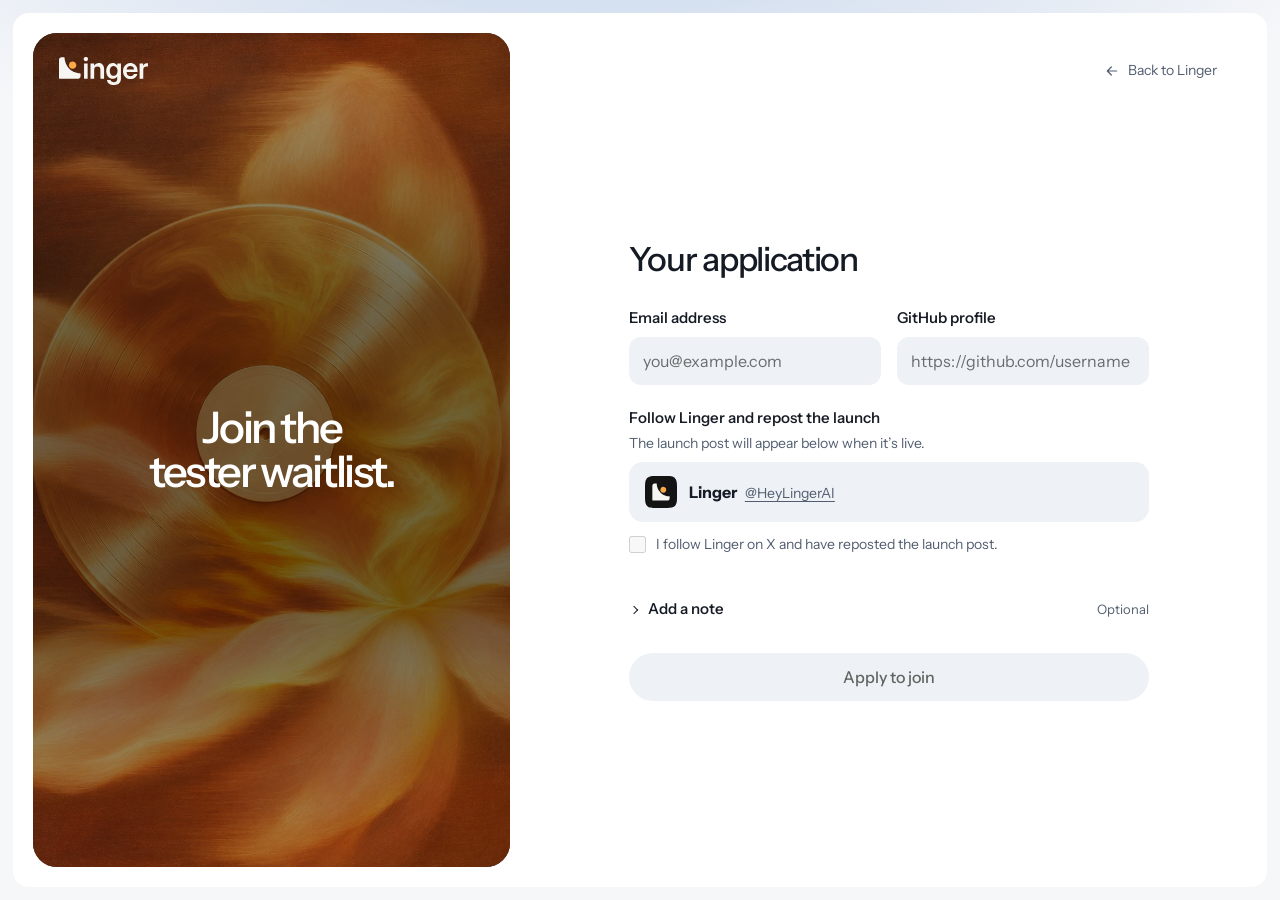
==== commit 1ecf9a8f: "Move the waitlist launch hint to the repost step" ====
--- a/waitlist.html
+++ b/waitlist.html
@@ -10,10 +10,10 @@
   <link rel="preload" as="font" type="font/woff2" href="./fonts/instrument-sans-latin.woff2" crossorigin>
   <link rel="stylesheet" href="./typography.css?v=728f502668b2">
   <link rel="stylesheet" href="./review-theme.css?v=5e63226b8c09">
-  <link rel="stylesheet" href="./waitlist.css?v=c1487aa24fd6">
+  <link rel="stylesheet" href="./waitlist.css?v=fa4eeb536a11">
   <script defer src="./press-feedback.js?v=05a7fda0bf9a"></script>
   <script defer src="./waitlist-config.js?v=f1a83e27840a"></script>
-  <script defer src="./waitlist.js?v=685e42cb45c8"></script>
+  <script defer src="./waitlist.js?v=68f85e9a29e6"></script>
 </head>
 <body>
   <a class="skip-link" href="#application">Skip to application</a>
@@ -29,7 +29,7 @@
     <section class="application" id="application" aria-labelledby="application-title" tabindex="-1">
       <div class="application-content">
         <h2 id="application-title">Your application</h2>
-        <p id="availability" class="availability" role="status">Applications open with the launch announcement.</p>
+        <p id="availability" class="availability" role="status"></p>
         <noscript><p>Enable JavaScript to use the application form.</p></noscript>
         <form id="waitlist-form">
           <div class="contact-fields">
@@ -38,10 +38,10 @@
           </div>
           <fieldset class="launch-step">
             <legend>Follow Linger and repost the launch</legend>
+            <p id="post-pending">The launch post will appear below when it’s live.</p>
             <div class="launch-card" id="launch-card">
               <img class="launch-avatar" src="./media/linger-mark.svg" width="32" height="32" alt="">
               <div class="launch-account"><strong>Linger</strong><a href="https://x.com/HeyLingerAI" target="_blank" rel="noopener noreferrer">@HeyLingerAI</a></div>
-              <p id="post-pending">The launch post will appear here when it’s live.</p>
             </div>
             <label class="attestation"><input id="app-social" name="socialConfirmed" type="checkbox" disabled required><span>I follow Linger on X and have reposted the launch post.</span></label>
           </fieldset>
--- a/waitlist.css
+++ b/waitlist.css
@@ -82,6 +82,7 @@
 .application h2 { font-size: clamp(30px, 2.6vw, 38px); }
 .availability, .application-dialog p { color: var(--muted); margin-top: 8px; line-height: 1.5; }
 .availability { font-size: 15px; }
+.availability:empty { display: none; }
 #waitlist-form { display: grid; gap: clamp(14px, 2.4vh, 24px); margin-top: clamp(18px, 3.3vh, 32px); }
 #waitlist-form .apply-button { justify-self: stretch; }
 .contact-fields { display: grid; grid-template-columns: repeat(auto-fit, minmax(min(100%, 15rem), 1fr)); gap: 14px 16px; }
@@ -104,11 +105,12 @@
 .application-note textarea { margin-top: 0; }
 .launch-step { min-width: 0; border: 0; padding: 0; margin: 0; }
 .launch-step legend { padding: 0; }
+.launch-step > p { margin-top: 4px; font-size: 14px; color: var(--muted); }
 .launch-card { display: grid; grid-template-columns: auto minmax(0, 1fr); gap: 2px 12px; margin-top: 8px; padding: 14px 16px; border-radius: 14px; background: var(--sand-soft); }
-.launch-avatar { grid-area: 1 / 1 / 3; align-self: center; }
-.launch-account { grid-column: 2; display: flex; align-items: baseline; flex-wrap: wrap; gap: 2px 8px; }
+.launch-avatar { grid-area: 1 / 1; align-self: center; }
+.launch-card:has(.launch-link) .launch-avatar { grid-row: 1 / 3; }
+.launch-account { grid-column: 2; align-self: center; display: flex; align-items: baseline; flex-wrap: wrap; gap: 2px 8px; }
 .launch-account a { font-size: 14px; color: var(--muted); text-decoration: underline; text-underline-offset: 3px; }
-.launch-card p { grid-column: 2; font-size: 14px; color: var(--muted); }
 .launch-link { grid-column: 2; justify-self: start; color: var(--accent-ink); text-decoration: underline; text-underline-offset: 3px; }
 .launch-preview { grid-column: 1 / -1; margin-top: 6px; }
 .launch-preview summary { width: fit-content; cursor: pointer; font-size: 14px; color: var(--muted); padding-block: 5px; }
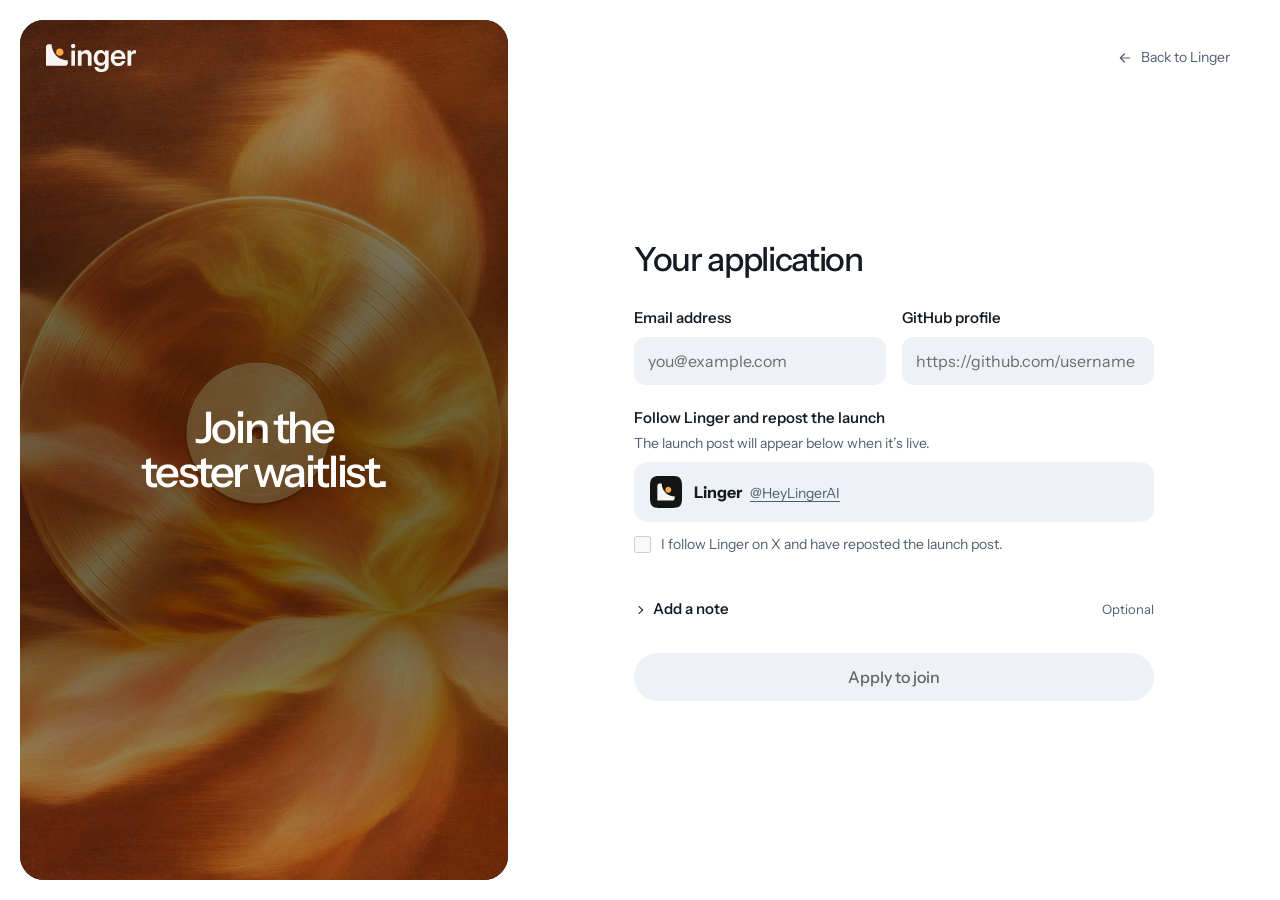
==== commit 16e38de1: "Remove the outer frame from the waitlist page" ====
--- a/waitlist.html
+++ b/waitlist.html
@@ -10,7 +10,7 @@
   <link rel="preload" as="font" type="font/woff2" href="./fonts/instrument-sans-latin.woff2" crossorigin>
   <link rel="stylesheet" href="./typography.css?v=728f502668b2">
   <link rel="stylesheet" href="./review-theme.css?v=5e63226b8c09">
-  <link rel="stylesheet" href="./waitlist.css?v=fa4eeb536a11">
+  <link rel="stylesheet" href="./waitlist.css?v=2d2821d29c43">
   <script defer src="./press-feedback.js?v=05a7fda0bf9a"></script>
   <script defer src="./waitlist-config.js?v=f1a83e27840a"></script>
   <script defer src="./waitlist.js?v=68f85e9a29e6"></script>
--- a/waitlist.css
+++ b/waitlist.css
@@ -1,8 +1,4 @@
-body {
-  --outer-gap: clamp(8px, 1vw, 16px);
-  padding: var(--outer-gap);
-  background: radial-gradient(ellipse 65% 380px at 46% -160px, #bbcee9, transparent 98%), var(--canvas);
-}
+body { background: var(--paper); }
 .waitlist-layout {
   --inner-gap: clamp(14px, 1.6vw, 24px);
   display: grid;
@@ -10,10 +6,8 @@
   grid-template-rows: auto minmax(0, 1fr);
   column-gap: var(--inner-gap);
   padding: var(--inner-gap);
-  height: calc(100vh - 2 * var(--outer-gap));
-  height: calc(100dvh - 2 * var(--outer-gap));
-  background: var(--paper);
-  border-radius: 16px;
+  height: 100vh;
+  height: 100dvh;
 }
 .waitlist-header {
   grid-area: 1 / 1 / 2 / -1;
@@ -127,7 +121,6 @@
 .application-dialog::backdrop { background: #1f1f1f60; }
 .application-dialog button { margin-top: 24px; }
 @media (min-width: 721px) and (max-height: 700px) {
-  body { --outer-gap: 8px; }
   .waitlist-layout { --inner-gap: 12px; }
   .waitlist-header { padding-block-start: 6px; }
   .application { padding-block: 8px; }
@@ -135,7 +128,7 @@
   .field textarea { height: 64px; }
 }
 @media (max-width: 720px) {
-  .waitlist-layout { height: auto; min-height: calc(100svh - 2 * var(--outer-gap)); grid-template-columns: minmax(0, 1fr); grid-template-rows: auto 1fr; row-gap: 22px; }
+  .waitlist-layout { height: auto; min-height: 100svh; grid-template-columns: minmax(0, 1fr); grid-template-rows: auto 1fr; row-gap: 22px; }
   .waitlist-header, .waitlist-intro { grid-area: 1 / 1; }
   .waitlist-header { padding: 4px 14px 0; }
   .waitlist-header .brand { width: 74px; }
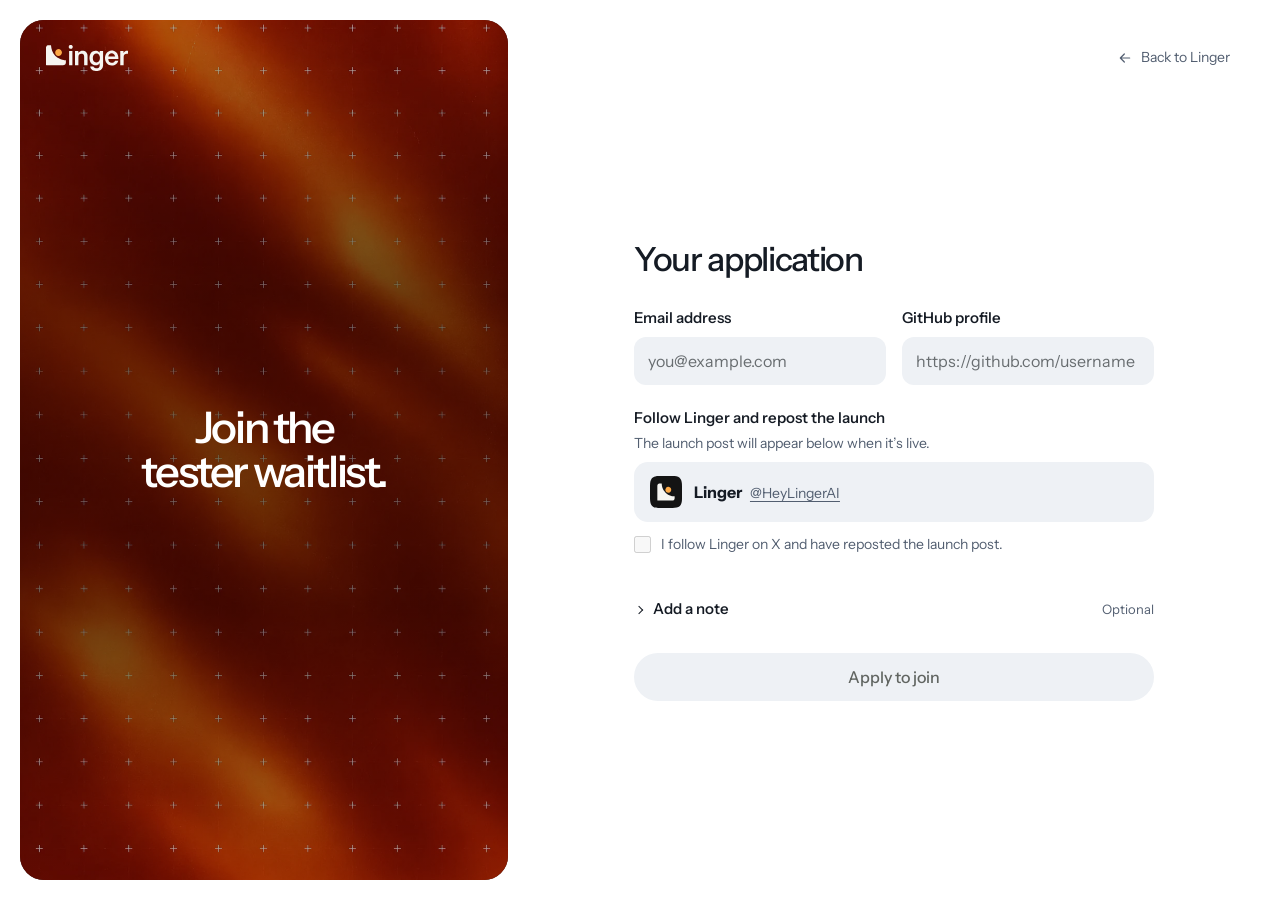
==== commit 8720b0c9: "Use orange grid artwork and a smaller waitlist wordmark" ====
--- a/waitlist.html
+++ b/waitlist.html
@@ -10,7 +10,7 @@
   <link rel="preload" as="font" type="font/woff2" href="./fonts/instrument-sans-latin.woff2" crossorigin>
   <link rel="stylesheet" href="./typography.css?v=728f502668b2">
   <link rel="stylesheet" href="./review-theme.css?v=5e63226b8c09">
-  <link rel="stylesheet" href="./waitlist.css?v=2d2821d29c43">
+  <link rel="stylesheet" href="./waitlist.css?v=b6d5d81fe2d7">
   <script defer src="./press-feedback.js?v=05a7fda0bf9a"></script>
   <script defer src="./waitlist-config.js?v=f1a83e27840a"></script>
   <script defer src="./waitlist.js?v=68f85e9a29e6"></script>
@@ -24,7 +24,7 @@
     </nav>
     <section class="waitlist-intro" aria-labelledby="waitlist-title">
       <h1 id="waitlist-title">Join the tester waitlist.</h1>
-      <img class="waitlist-art" src="./media/waitlist-gold-record.webp" width="1086" height="1448" alt="">
+      <img class="waitlist-art" src="./media/waitlist-orange-grid.webp" width="941" height="1672" alt="">
     </section>
     <section class="application" id="application" aria-labelledby="application-title" tabindex="-1">
       <div class="application-content">
--- a/waitlist.css
+++ b/waitlist.css
@@ -22,6 +22,7 @@
 }
 .waitlist-header a { pointer-events: auto; }
 .waitlist-header .brand { width: clamp(80px, 7vw, 104px); }
+.waitlist-header .brand img { width: 92%; }
 .waitlist-header .brand:focus-visible { outline-color: white; }
 .home-link { display: inline-flex; align-items: center; gap: 8px; min-height: 44px; padding-inline: 4px; color: var(--muted); font-size: 14px; }
 .home-link:hover, .launch-card a:hover { color: var(--ink); text-decoration: underline; }
